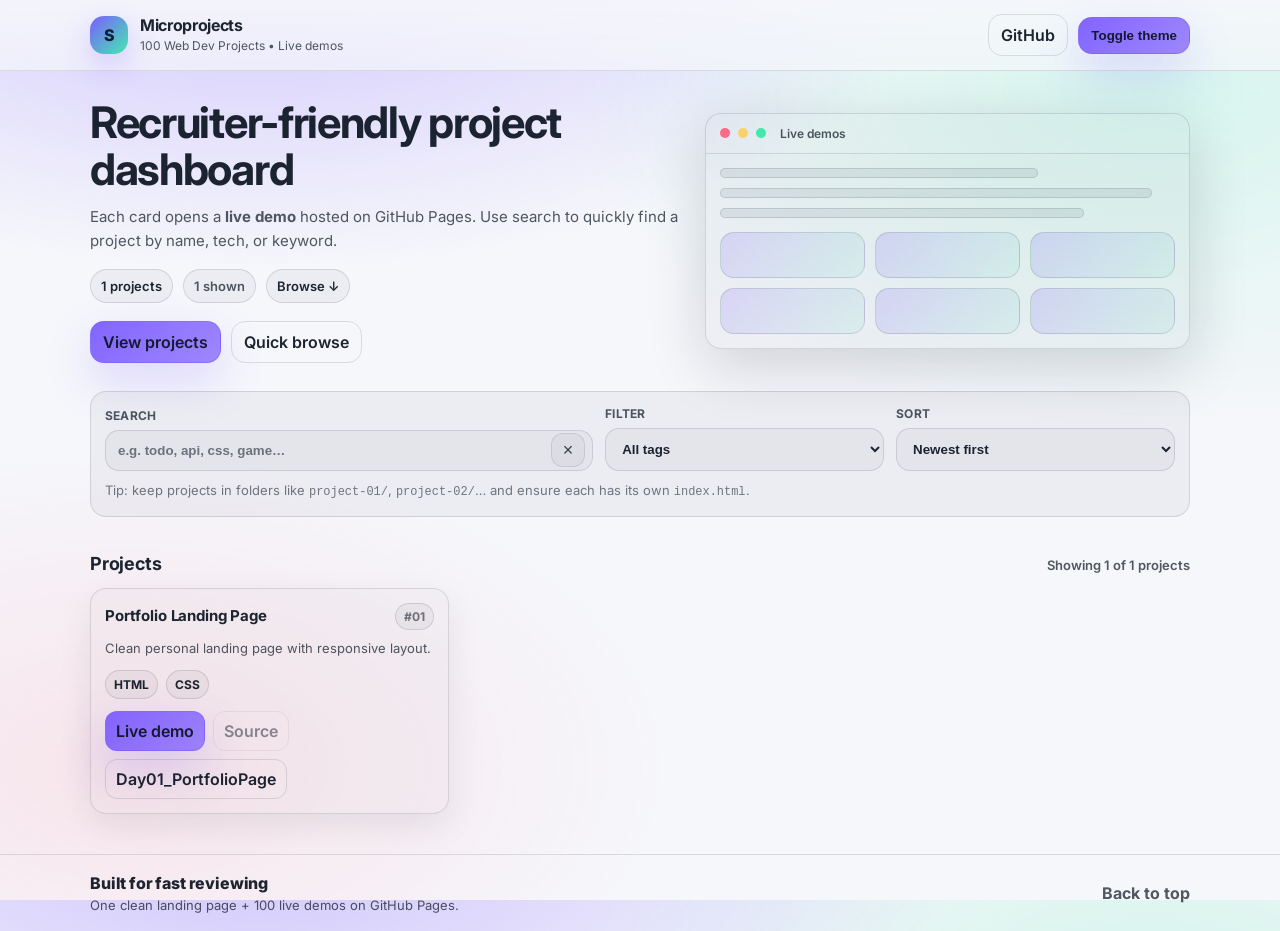
==== index.html @ fd6a89f2 "Dashbord Site version-1" ====
<!doctype html>
<html lang="en">
  <head>
    <meta charset="UTF-8" />
    <meta name="viewport" content="width=device-width, initial-scale=1.0" />
    <meta
      name="description"
      content="A curated dashboard of my 100 web development micro-projects with live demos."
    />
    <title>Web Dev Microprojects — Dashboard</title>
    <link rel="preconnect" href="https://fonts.googleapis.com" />
    <link rel="preconnect" href="https://fonts.gstatic.com" crossorigin />
    <link
      href="https://fonts.googleapis.com/css2?family=Inter:wght@400;500;600;700&display=swap"
      rel="stylesheet"
    />
    <link rel="stylesheet" href="./style.css" />
  </head>
  <body id="top">
    <a class="skip-link" href="#projects">Skip to projects</a>

    <header class="topbar">
      <div class="container topbar__inner">
        <div class="brand">
          <div class="brand__mark" aria-hidden="true">S</div>
          <div class="brand__text">
            <div class="brand__title">Microprojects</div>
            <div class="brand__subtitle">100 Web Dev Projects • Live demos</div>
          </div>
        </div>

        <div class="topbar__actions">
          <a class="btn btn--ghost" href="https://github.com/" target="_blank" rel="noreferrer">
            GitHub
          </a>
          <button class="btn btn--primary" id="themeToggle" type="button">
            Toggle theme
          </button>
        </div>
      </div>
    </header>

    <main class="container">
      <section class="hero" aria-label="Dashboard overview">
        <div class="hero__left">
          <h1 class="hero__title">Recruiter-friendly project dashboard</h1>
          <p class="hero__desc">
            Each card opens a <strong>live demo</strong> hosted on GitHub Pages. Use search to
            quickly find a project by name, tech, or keyword.
          </p>

          <div class="hero__meta">
            <div class="chip" id="statTotal" aria-live="polite">0 projects</div>
            <div class="chip chip--subtle" id="statVisible" aria-live="polite">0 shown</div>
            <a class="chip chip--link" href="#projects">Browse ↓</a>
          </div>

          <div class="hero__cta">
            <a class="btn btn--primary" href="#projects">View projects</a>
            <a class="btn btn--ghost" href="#projects">Quick browse</a>
          </div>
        </div>

        <div class="hero__right" aria-hidden="true">
          <div class="preview">
            <div class="preview__bar">
              <span class="dot dot--red"></span>
              <span class="dot dot--yellow"></span>
              <span class="dot dot--green"></span>
              <span class="preview__title">Live demos</span>
            </div>
            <div class="preview__body">
              <div class="preview__line w-70"></div>
              <div class="preview__line w-95"></div>
              <div class="preview__line w-80"></div>
              <div class="preview__grid">
                <div class="preview__card"></div>
                <div class="preview__card"></div>
                <div class="preview__card"></div>
                <div class="preview__card"></div>
                <div class="preview__card"></div>
                <div class="preview__card"></div>
              </div>
            </div>
          </div>
        </div>
      </section>

      <section class="controls" aria-label="Project controls">
        <div class="controls__row">
          <label class="field">
            <span class="field__label">Search</span>
            <div class="field__inputWrap">
              <input
                id="searchInput"
                class="field__input"
                type="search"
                placeholder="e.g. todo, api, css, game…"
                autocomplete="off"
              />
              <button class="iconBtn" id="clearSearch" type="button" aria-label="Clear search">
                ×
              </button>
            </div>
          </label>

          <label class="field">
            <span class="field__label">Filter</span>
            <select id="tagFilter" class="field__select">
              <option value="all">All tags</option>
            </select>
          </label>

          <label class="field">
            <span class="field__label">Sort</span>
            <select id="sortBy" class="field__select">
              <option value="newest">Newest first</option>
              <option value="oldest">Oldest first</option>
              <option value="title">Title A → Z</option>
            </select>
          </label>
        </div>
        <p class="controls__hint">
          Tip: keep projects in folders like <code>project-01/</code>, <code>project-02/</code>…
          and ensure each has its own <code>index.html</code>.
        </p>
      </section>

      <section id="projects" class="projects" aria-label="Projects list">
        <div class="sectionHead">
          <h2 class="sectionHead__title">Projects</h2>
          <p class="sectionHead__desc" id="resultSummary">Showing 0 projects</p>
        </div>

        <div id="projectGrid" class="grid" role="list"></div>

        <div id="emptyState" class="empty" hidden>
          <div class="empty__title">No matches</div>
          <div class="empty__desc">Try a different search term or filter.</div>
          <button class="btn btn--ghost" id="resetAll" type="button">Reset</button>
        </div>
      </section>
    </main>

    <footer class="footer">
      <div class="container footer__inner">
        <div class="footer__left">
          <div class="footer__title">Built for fast reviewing</div>
          <div class="footer__desc">
            One clean landing page + 100 live demos on GitHub Pages.
          </div>
        </div>
        <div class="footer__right">
          <a class="footer__link" href="#top" onclick="window.scrollTo({top:0,behavior:'smooth'});return false;"
            >Back to top</a
          >
        </div>
      </div>
    </footer>

    <script>
      /**
       * Edit this list as you add projects.
       * - folder should match a folder at repo root, each containing its own index.html
       * - live will be generated as `./${folder}/`
       */
      const PROJECTS = [
        {
          id: 1,
          title: "Portfolio Landing Page",
          desc: "Clean personal landing page with responsive layout.",
          tags: ["HTML", "CSS"],
          folder: "Day01_PortfolioPage",
          source: "",
          date: "2026-03-11",
        },
        // Add more like:
        // { id: 2, title: "Todo App", desc: "CRUD todos with localStorage.", tags: ["JS"], folder: "project-02", source: "", date: "2026-03-12" },
      ];

      const els = {
        grid: document.getElementById("projectGrid"),
        search: document.getElementById("searchInput"),
        clear: document.getElementById("clearSearch"),
        filter: document.getElementById("tagFilter"),
        sort: document.getElementById("sortBy"),
        total: document.getElementById("statTotal"),
        visible: document.getElementById("statVisible"),
        summary: document.getElementById("resultSummary"),
        empty: document.getElementById("emptyState"),
        reset: document.getElementById("resetAll"),
        themeToggle: document.getElementById("themeToggle"),
      };

      const storageKey = "mp_theme";

      function setTheme(mode) {
        document.documentElement.dataset.theme = mode;
        localStorage.setItem(storageKey, mode);
      }

      function initTheme() {
        const saved = localStorage.getItem(storageKey);
        if (saved) return setTheme(saved);
        const prefersDark = window.matchMedia && window.matchMedia("(prefers-color-scheme: dark)").matches;
        setTheme(prefersDark ? "dark" : "light");
      }

      function uniqTags(list) {
        const set = new Set();
        for (const p of list) for (const t of p.tags || []) set.add(t);
        return [...set].sort((a, b) => a.localeCompare(b));
      }

      function populateTags() {
        const tags = uniqTags(PROJECTS);
        for (const tag of tags) {
          const opt = document.createElement("option");
          opt.value = tag;
          opt.textContent = tag;
          els.filter.appendChild(opt);
        }
      }

      function normalize(str) {
        return (str || "").toLowerCase().trim();
      }

      function matches(p, q, tag) {
        const inTag = tag === "all" || (p.tags || []).includes(tag);
        if (!inTag) return false;
        if (!q) return true;
        const haystack = [p.title, p.desc, ...(p.tags || []), p.folder].map(normalize).join(" ");
        return haystack.includes(q);
      }

      function sortProjects(list, mode) {
        const copy = [...list];
        if (mode === "title") return copy.sort((a, b) => a.title.localeCompare(b.title));
        if (mode === "oldest") return copy.sort((a, b) => new Date(a.date) - new Date(b.date));
        return copy.sort((a, b) => new Date(b.date) - new Date(a.date));
      }

      function card(p) {
        // Point directly to index.html so it works on local file:// and GitHub Pages.
        const live = `./${p.folder}/index.html`;
        const tags = (p.tags || []).map((t) => `<span class="tag">${t}</span>`).join("");
        const sourceBtn = p.source
          ? `<a class="btn btn--ghost btn--sm" href="${p.source}" target="_blank" rel="noreferrer">Source</a>`
          : `<span class="btn btn--ghost btn--sm btn--disabled" aria-disabled="true">Source</span>`;

        return `
          <article class="card" role="listitem">
            <div class="card__top">
              <div class="card__titleRow">
                <h3 class="card__title">${p.title}</h3>
                <span class="card__id">#${String(p.id).padStart(2, "0")}</span>
              </div>
              <p class="card__desc">${p.desc}</p>
            </div>
            <div class="card__tags" aria-label="Tags">${tags}</div>
            <div class="card__bottom">
              <a class="btn btn--primary btn--sm" href="${live}" target="_blank" rel="noreferrer">Live demo</a>
              ${sourceBtn}
              <a class="btn btn--ghost btn--sm" href="${live}" aria-label="Open ${p.folder} demo">${p.folder}</a>
            </div>
          </article>
        `;
      }

      function render() {
        const q = normalize(els.search.value);
        const tag = els.filter.value;
        const sorted = sortProjects(PROJECTS, els.sort.value);
        const filtered = sorted.filter((p) => matches(p, q, tag));

        els.grid.innerHTML = filtered.map(card).join("");

        els.total.textContent = `${PROJECTS.length} projects`;
        els.visible.textContent = `${filtered.length} shown`;
        els.summary.textContent = `Showing ${filtered.length} of ${PROJECTS.length} projects`;

        const isEmpty = filtered.length === 0;
        els.empty.hidden = !isEmpty;
      }

      function bind() {
        els.search.addEventListener("input", render);
        els.clear.addEventListener("click", () => {
          els.search.value = "";
          els.search.focus();
          render();
        });
        els.filter.addEventListener("change", render);
        els.sort.addEventListener("change", render);
        els.reset.addEventListener("click", () => {
          els.search.value = "";
          els.filter.value = "all";
          els.sort.value = "newest";
          render();
        });
        els.themeToggle.addEventListener("click", () => {
          const current = document.documentElement.dataset.theme || "light";
          setTheme(current === "dark" ? "light" : "dark");
        });
      }

      initTheme();
      populateTags();
      bind();
      render();
    </script>
  </body>
</html>
---- style.css ----
:root {
  --bg: #0b1220;
  --panel: rgba(255, 255, 255, 0.06);
  --panel-2: rgba(255, 255, 255, 0.09);
  --border: rgba(255, 255, 255, 0.12);
  --text: rgba(255, 255, 255, 0.92);
  --muted: rgba(255, 255, 255, 0.7);
  --muted-2: rgba(255, 255, 255, 0.55);
  --shadow: 0 18px 60px rgba(0, 0, 0, 0.35);
  --brand: #7c5cff;
  --brand-2: #2ee9a6;
  --danger: #ff5c7c;
  --radius: 16px;
  --radius-sm: 12px;
  --ring: 0 0 0 4px rgba(124, 92, 255, 0.25);
  --container: 1100px;
  --font: "Inter", system-ui, -apple-system, Segoe UI, Roboto, Helvetica, Arial, sans-serif;
}

:root[data-theme="light"] {
  --bg: #f6f7fb;
  --panel: rgba(10, 18, 32, 0.04);
  --panel-2: rgba(10, 18, 32, 0.07);
  --border: rgba(10, 18, 32, 0.12);
  --text: rgba(10, 18, 32, 0.92);
  --muted: rgba(10, 18, 32, 0.7);
  --muted-2: rgba(10, 18, 32, 0.55);
  --shadow: 0 18px 60px rgba(10, 18, 32, 0.16);
  --ring: 0 0 0 4px rgba(124, 92, 255, 0.18);
}

* {
  box-sizing: border-box;
}

html,
body {
  height: 100%;
}

body {
  margin: 0;
  font-family: var(--font);
  color: var(--text);
  background:
    radial-gradient(1200px 600px at 20% -10%, rgba(124, 92, 255, 0.35), transparent 60%),
    radial-gradient(900px 520px at 90% 10%, rgba(46, 233, 166, 0.16), transparent 65%),
    radial-gradient(900px 520px at 10% 85%, rgba(255, 92, 124, 0.12), transparent 60%),
    var(--bg);
}

a {
  color: inherit;
  text-decoration: none;
}

code {
  font-family: ui-monospace, SFMono-Regular, Menlo, Monaco, Consolas, "Liberation Mono", "Courier New",
    monospace;
  font-size: 0.92em;
}

.container {
  width: min(var(--container), calc(100% - 32px));
  margin: 0 auto;
}

.skip-link {
  position: absolute;
  left: 12px;
  top: 12px;
  padding: 10px 12px;
  border-radius: 12px;
  background: var(--panel-2);
  border: 1px solid var(--border);
  transform: translateY(-130%);
  transition: transform 160ms ease;
  z-index: 50;
}

.skip-link:focus {
  transform: translateY(0);
  outline: none;
  box-shadow: var(--ring);
}

.topbar {
  position: sticky;
  top: 0;
  z-index: 20;
  backdrop-filter: blur(12px);
  background: linear-gradient(to bottom, rgba(5, 10, 18, 0.72), rgba(5, 10, 18, 0.35));
  border-bottom: 1px solid var(--border);
}

:root[data-theme="light"] .topbar {
  background: linear-gradient(to bottom, rgba(246, 247, 251, 0.9), rgba(246, 247, 251, 0.65));
}

.topbar__inner {
  display: flex;
  align-items: center;
  justify-content: space-between;
  padding: 14px 0;
  gap: 16px;
}

.brand {
  display: flex;
  align-items: center;
  gap: 12px;
  min-width: 240px;
}

.brand__mark {
  width: 38px;
  height: 38px;
  border-radius: 14px;
  display: grid;
  place-items: center;
  font-weight: 800;
  letter-spacing: -0.02em;
  background: linear-gradient(135deg, rgba(124, 92, 255, 1), rgba(46, 233, 166, 0.9));
  box-shadow: 0 10px 28px rgba(124, 92, 255, 0.25);
}

.brand__title {
  font-weight: 700;
  letter-spacing: -0.02em;
  line-height: 1.1;
}

.brand__subtitle {
  font-size: 12px;
  color: var(--muted);
  margin-top: 3px;
}

.topbar__actions {
  display: flex;
  align-items: center;
  gap: 10px;
}

.btn {
  appearance: none;
  border: 1px solid var(--border);
  background: var(--panel);
  color: var(--text);
  padding: 10px 12px;
  border-radius: 14px;
  font-weight: 600;
  cursor: pointer;
  transition:
    transform 140ms ease,
    background 140ms ease,
    border-color 140ms ease;
  user-select: none;
  white-space: nowrap;
}

.btn:hover {
  transform: translateY(-1px);
  background: var(--panel-2);
  border-color: rgba(255, 255, 255, 0.18);
}

:root[data-theme="light"] .btn:hover {
  border-color: rgba(10, 18, 32, 0.18);
}

.btn:focus-visible {
  outline: none;
  box-shadow: var(--ring);
}

.btn--primary {
  border-color: rgba(124, 92, 255, 0.5);
  background: linear-gradient(135deg, rgba(124, 92, 255, 0.95), rgba(124, 92, 255, 0.72));
  box-shadow: 0 18px 45px rgba(124, 92, 255, 0.22);
}

.btn--primary:hover {
  border-color: rgba(124, 92, 255, 0.7);
}

.btn--ghost {
  background: transparent;
}

.btn--sm {
  padding: 9px 10px;
  border-radius: 12px;
  font-weight: 600;
}

.btn--disabled {
  opacity: 0.5;
  cursor: not-allowed;
  pointer-events: none;
}

.hero {
  display: grid;
  grid-template-columns: 1.1fr 0.9fr;
  gap: 22px;
  padding: 28px 0 18px;
  align-items: center;
}

@media (max-width: 920px) {
  .hero {
    grid-template-columns: 1fr;
  }
}

.hero__title {
  margin: 0;
  font-size: clamp(28px, 3.4vw, 44px);
  letter-spacing: -0.03em;
  line-height: 1.08;
}

.hero__desc {
  margin: 12px 0 0;
  color: var(--muted);
  line-height: 1.6;
  font-size: 15px;
}

.hero__meta {
  display: flex;
  flex-wrap: wrap;
  gap: 10px;
  margin-top: 16px;
}

.chip {
  display: inline-flex;
  align-items: center;
  gap: 8px;
  border: 1px solid var(--border);
  background: var(--panel);
  padding: 8px 10px;
  border-radius: 999px;
  font-weight: 600;
  color: var(--text);
  font-size: 13px;
}

.chip--subtle {
  color: var(--muted);
}

.chip--link:hover {
  background: var(--panel-2);
}

.hero__cta {
  display: flex;
  gap: 10px;
  margin-top: 18px;
  flex-wrap: wrap;
}

.preview {
  border: 1px solid var(--border);
  border-radius: var(--radius);
  background: rgba(255, 255, 255, 0.04);
  box-shadow: var(--shadow);
  overflow: hidden;
}

:root[data-theme="light"] .preview {
  background: rgba(10, 18, 32, 0.03);
}

.preview__bar {
  display: flex;
  align-items: center;
  gap: 8px;
  padding: 12px 14px;
  border-bottom: 1px solid var(--border);
  background: rgba(255, 255, 255, 0.03);
}

.dot {
  width: 10px;
  height: 10px;
  border-radius: 999px;
  opacity: 0.9;
}

.dot--red {
  background: var(--danger);
}

.dot--yellow {
  background: #ffcf5c;
}

.dot--green {
  background: #2ee9a6;
}

.preview__title {
  margin-left: 6px;
  font-size: 12px;
  color: var(--muted);
  font-weight: 600;
}

.preview__body {
  padding: 14px;
}

.preview__line {
  height: 10px;
  border-radius: 999px;
  background: var(--panel-2);
  border: 1px solid var(--border);
  margin-bottom: 10px;
}

.w-70 {
  width: 70%;
}
.w-80 {
  width: 80%;
}
.w-95 {
  width: 95%;
}

.preview__grid {
  display: grid;
  grid-template-columns: repeat(3, 1fr);
  gap: 10px;
  margin-top: 14px;
}

.preview__card {
  height: 46px;
  border-radius: 14px;
  background: linear-gradient(135deg, rgba(124, 92, 255, 0.18), rgba(46, 233, 166, 0.08));
  border: 1px solid var(--border);
}

.controls {
  margin-top: 10px;
  padding: 14px;
  border-radius: var(--radius);
  border: 1px solid var(--border);
  background: var(--panel);
}

.controls__row {
  display: grid;
  grid-template-columns: 1.4fr 0.8fr 0.8fr;
  gap: 12px;
  align-items: end;
}

@media (max-width: 860px) {
  .controls__row {
    grid-template-columns: 1fr;
  }
}

.controls__hint {
  margin: 10px 0 0;
  font-size: 13px;
  color: var(--muted-2);
  line-height: 1.5;
}

.field {
  display: grid;
  gap: 7px;
}

.field__label {
  font-size: 12px;
  color: var(--muted);
  font-weight: 700;
  letter-spacing: 0.02em;
  text-transform: uppercase;
}

.field__inputWrap {
  position: relative;
}

.field__input,
.field__select {
  width: 100%;
  border: 1px solid var(--border);
  background: rgba(255, 255, 255, 0.04);
  color: var(--text);
  border-radius: 14px;
  padding: 12px 12px;
  font-weight: 600;
  transition:
    background 140ms ease,
    border-color 140ms ease,
    box-shadow 140ms ease;
}

:root[data-theme="light"] .field__input,
:root[data-theme="light"] .field__select {
  background: rgba(10, 18, 32, 0.03);
}

.field__input {
  padding-right: 44px;
}

.field__input::placeholder {
  color: var(--muted-2);
  font-weight: 600;
}

.field__input:focus,
.field__select:focus {
  outline: none;
  box-shadow: var(--ring);
  border-color: rgba(124, 92, 255, 0.45);
}

.iconBtn {
  position: absolute;
  right: 8px;
  top: 50%;
  transform: translateY(-50%);
  width: 34px;
  height: 34px;
  border-radius: 12px;
  border: 1px solid var(--border);
  background: var(--panel);
  color: var(--text);
  cursor: pointer;
  font-size: 18px;
  line-height: 1;
  display: grid;
  place-items: center;
  opacity: 0.85;
  transition: background 140ms ease, opacity 140ms ease;
}

.iconBtn:hover {
  opacity: 1;
  background: var(--panel-2);
}

.projects {
  padding: 18px 0 40px;
}

.sectionHead {
  display: flex;
  justify-content: space-between;
  align-items: baseline;
  gap: 12px;
  margin-top: 18px;
  flex-wrap: wrap;
}

.sectionHead__title {
  margin: 0;
  font-size: 18px;
  letter-spacing: -0.01em;
}

.sectionHead__desc {
  margin: 0;
  color: var(--muted);
  font-size: 13px;
  font-weight: 600;
}

.grid {
  margin-top: 14px;
  display: grid;
  grid-template-columns: repeat(3, minmax(0, 1fr));
  gap: 12px;
}

@media (max-width: 980px) {
  .grid {
    grid-template-columns: repeat(2, minmax(0, 1fr));
  }
}

@media (max-width: 640px) {
  .grid {
    grid-template-columns: 1fr;
  }
}

.card {
  border: 1px solid var(--border);
  background: rgba(255, 255, 255, 0.035);
  border-radius: var(--radius);
  padding: 14px;
  display: grid;
  gap: 12px;
  box-shadow: 0 12px 34px rgba(0, 0, 0, 0.12);
  transition:
    transform 140ms ease,
    background 140ms ease,
    border-color 140ms ease;
  min-height: 190px;
}

:root[data-theme="light"] .card {
  background: rgba(10, 18, 32, 0.02);
  box-shadow: 0 12px 34px rgba(10, 18, 32, 0.08);
}

.card:hover {
  transform: translateY(-2px);
  border-color: rgba(124, 92, 255, 0.35);
  background: rgba(124, 92, 255, 0.06);
}

.card__titleRow {
  display: flex;
  align-items: baseline;
  justify-content: space-between;
  gap: 10px;
}

.card__title {
  margin: 0;
  font-size: 15px;
  letter-spacing: -0.01em;
}

.card__id {
  font-size: 12px;
  color: var(--muted-2);
  font-weight: 700;
  border: 1px solid var(--border);
  background: var(--panel);
  padding: 5px 8px;
  border-radius: 999px;
}

.card__desc {
  margin: 8px 0 0;
  color: var(--muted);
  font-size: 13px;
  line-height: 1.55;
}

.card__tags {
  display: flex;
  flex-wrap: wrap;
  gap: 8px;
}

.tag {
  font-size: 12px;
  font-weight: 700;
  padding: 6px 8px;
  border-radius: 999px;
  border: 1px solid var(--border);
  background: var(--panel);
  color: var(--text);
}

.card__bottom {
  display: flex;
  gap: 8px;
  align-items: center;
  flex-wrap: wrap;
  margin-top: auto;
}

.empty {
  margin-top: 14px;
  padding: 18px;
  border-radius: var(--radius);
  border: 1px dashed var(--border);
  background: rgba(255, 255, 255, 0.02);
}

.empty__title {
  font-weight: 800;
  letter-spacing: -0.01em;
}

.empty__desc {
  margin-top: 6px;
  color: var(--muted);
  font-size: 13px;
}

.footer {
  border-top: 1px solid var(--border);
  background: rgba(255, 255, 255, 0.02);
}

.footer__inner {
  padding: 18px 0;
  display: flex;
  justify-content: space-between;
  gap: 14px;
  align-items: center;
  flex-wrap: wrap;
}

.footer__title {
  font-weight: 800;
  letter-spacing: -0.01em;
}

.footer__desc {
  margin-top: 4px;
  color: var(--muted);
  font-size: 13px;
}

.footer__link {
  font-weight: 700;
  color: var(--muted);
}

.footer__link:hover {
  color: var(--text);
}
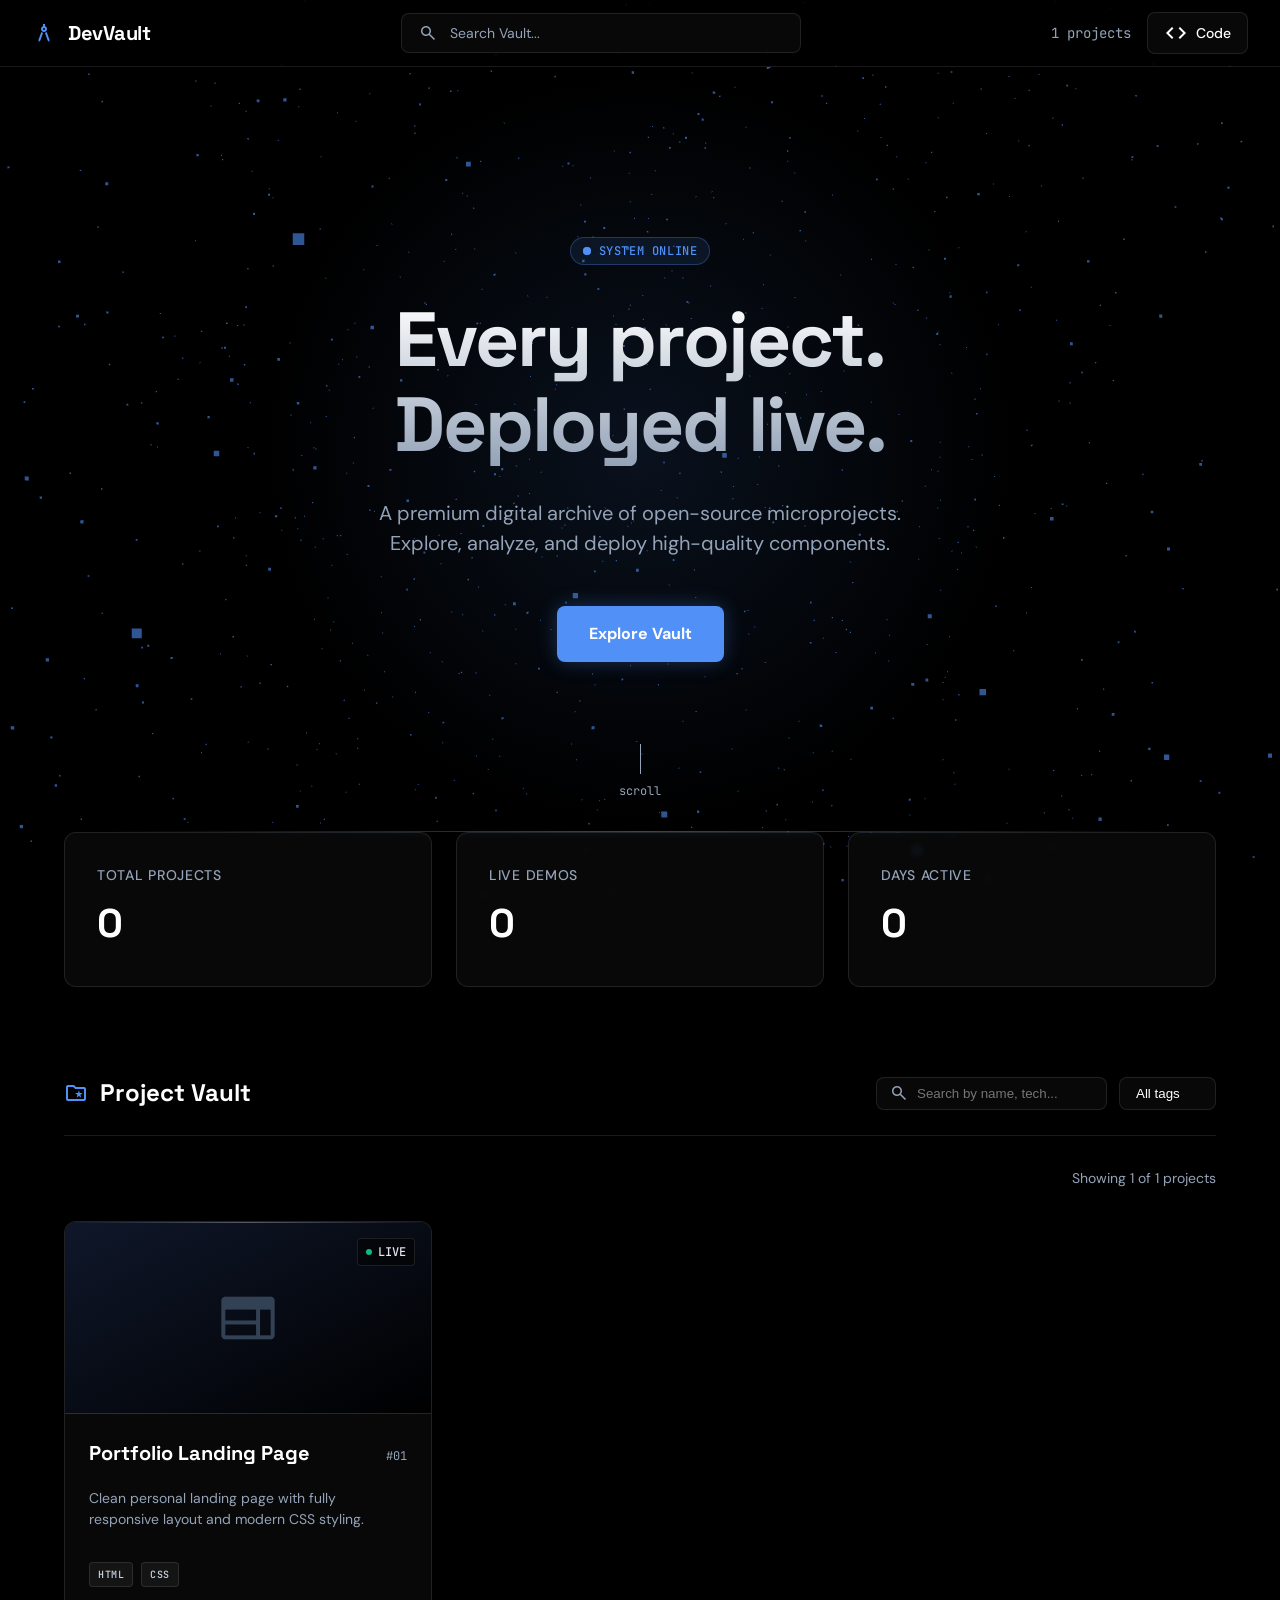
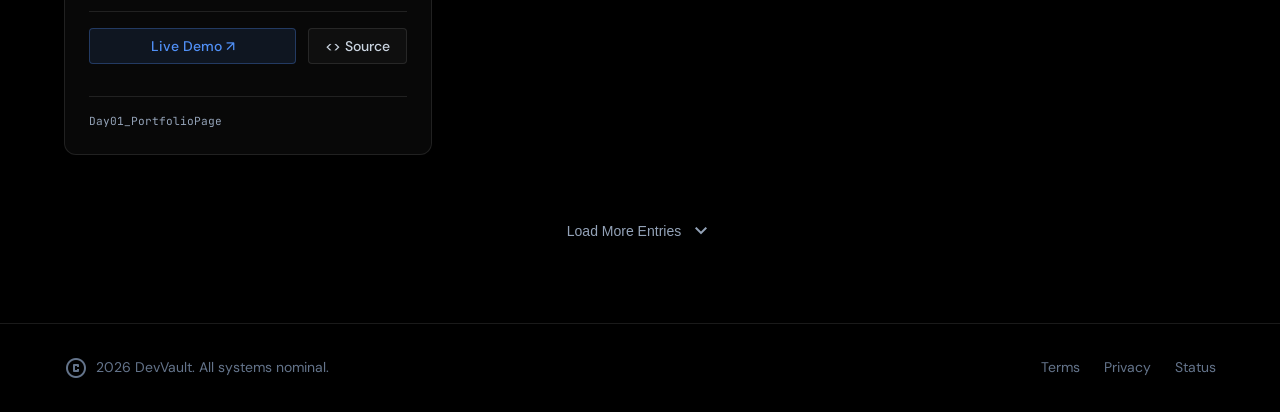
==== commit ec4903fa: "feat: DevVault dark sci-fi redesign and project structure" ====
--- a/index.html
+++ b/index.html
@@ -1,314 +1,173 @@
-<!doctype html>
+<!DOCTYPE html>
 <html lang="en">
-  <head>
-    <meta charset="UTF-8" />
-    <meta name="viewport" content="width=device-width, initial-scale=1.0" />
-    <meta
-      name="description"
-      content="A curated dashboard of my 100 web development micro-projects with live demos."
-    />
-    <title>Web Dev Microprojects — Dashboard</title>
-    <link rel="preconnect" href="https://fonts.googleapis.com" />
-    <link rel="preconnect" href="https://fonts.gstatic.com" crossorigin />
-    <link
-      href="https://fonts.googleapis.com/css2?family=Inter:wght@400;500;600;700&display=swap"
-      rel="stylesheet"
-    />
-    <link rel="stylesheet" href="./style.css" />
-  </head>
-  <body id="top">
-    <a class="skip-link" href="#projects">Skip to projects</a>
+<head>
+  <meta charset="UTF-8" />
+  <meta name="viewport" content="width=device-width, initial-scale=1.0" />
+  <meta name="description" content="DevVault — Shreyash Joshi's daily web projects. Live demos hosted on GitHub Pages." />
+  <meta property="og:title" content="DevVault · Daily Builds by Shreyash Joshi" />
+  <meta property="og:description" content="100 micro web projects. Built daily. Deployed live." />
+  <title>DevVault · Daily Builds</title>
 
-    <header class="topbar">
-      <div class="container topbar__inner">
-        <div class="brand">
-          <div class="brand__mark" aria-hidden="true">S</div>
-          <div class="brand__text">
-            <div class="brand__title">Microprojects</div>
-            <div class="brand__subtitle">100 Web Dev Projects • Live demos</div>
-          </div>
+  <!-- Fonts & Icons from Stitch & Prompt -->
+  <link rel="preconnect" href="https://fonts.googleapis.com" />
+  <link rel="preconnect" href="https://fonts.gstatic.com" crossorigin />
+  <link href="https://fonts.googleapis.com/css2?family=Space+Grotesk:wght@400;500;700&family=DM+Sans:wght@400;500&family=JetBrains+Mono:wght@400;500;700&display=swap" rel="stylesheet" />
+  <link href="https://fonts.googleapis.com/css2?family=Material+Symbols+Outlined:wght,FILL@100..700,0..1&display=swap" rel="stylesheet" />
+
+  <!-- The core stylesheet -->
+  <link rel="stylesheet" href="style.css" />
+  <!-- Use a placeholder SVG for now until assets/favicon.svg is created -->
+  <link rel="icon" href="assets/favicon.svg" type="image/svg+xml" />
+</head>
+<body class="dark-theme">
+
+  <!-- NAVBAR -->
+  <nav class="navbar" id="navbar">
+    <div class="nav-logo">
+      <span class="material-symbols-outlined logo-icon">architecture</span>
+      <span class="logo-text">DevVault</span>
+    </div>
+    
+    <div class="nav-search-container">
+      <label class="nav-search-wrap">
+        <span class="material-symbols-outlined search-icon">search</span>
+        <input type="search" id="navSearch" placeholder="Search Vault..." />
+      </label>
+    </div>
+
+    <div class="nav-right">
+      <span class="project-count" id="navCount">— projects</span>
+      <a href="https://github.com/shreyash-joshi01" target="_blank" class="btn-github">
+        <span class="material-symbols-outlined">code</span> Code
+      </a>
+    </div>
+  </nav>
+
+  <!-- HERO -->
+  <section class="hero" id="hero">
+    <!-- Abstract Canvas Background Simulation -->
+    <div class="hero-glow"></div>
+    <canvas id="heroCanvas"></canvas>
+    
+    <div class="hero-content">
+      <div class="hero-status-pill">
+        <span class="status-dot">
+          <span class="ping"></span>
+          <span class="dot-core"></span>
+        </span>
+        System Online
+      </div>
+      
+      <h1 class="hero-headline">Every project.<br />Deployed live.</h1>
+      
+      <p class="hero-sub">
+        A premium digital archive of open-source microprojects.<br/>
+        Explore, analyze, and deploy high-quality components.
+      </p>
+      
+      <div class="hero-cta">
+        <a href="#projects" class="btn-primary">Explore Vault</a>
+      </div>
+    </div>
+    
+    <div class="scroll-indicator">
+      <div class="scroll-line"></div>
+      <span>scroll</span>
+    </div>
+  </section>
+
+  <!-- STATS BAR -->
+  <section class="stats-bar-wrapper">
+    <div class="stats-inner">
+      <div class="stats-glow-line"></div>
+      
+      <div class="stat-card">
+        <div class="stat-hover-glow"></div>
+        <span class="stat-label">Total Projects</span>
+        <span class="stat-number" data-target="1" id="statTotal">0</span>
+      </div>
+      
+      <div class="stat-card">
+        <div class="stat-hover-glow"></div>
+        <span class="stat-label">Live Demos</span>
+        <span class="stat-number" data-target="1" id="statLive">0</span>
+      </div>
+      
+      <div class="stat-card">
+        <div class="stat-hover-glow"></div>
+        <span class="stat-label">Days Active</span>
+        <span class="stat-number" data-target="1" id="statDays">0</span>
+      </div>
+    </div>
+  </section>
+
+  <!-- PROJECT GRID -->
+  <section class="projects-section" id="projects">
+    <div class="filters-row">
+      <h2 class="section-title">
+        <span class="material-symbols-outlined">folder_special</span>
+        Project Vault
+      </h2>
+      
+      <div class="filter-controls">
+        <div class="search-wrap main-search">
+          <span class="material-symbols-outlined">search</span>
+          <input type="search" id="projectSearch" placeholder="Search by name, tech..." />
         </div>
+        
+        <select id="tagFilter" class="filter-select">
+          <option value="">All tags</option>
+          <option value="HTML">HTML</option>
+          <option value="CSS">CSS</option>
+          <option value="JS">JavaScript</option>
+          <option value="React">React</option>
+          <option value="Canvas">Canvas</option>
+          <option value="Three.js">Three.js</option>
+        </select>
+        
+        <select id="sortOrder" class="filter-select hidden">
+          <option value="newest">Newest first</option>
+          <option value="oldest">Oldest first</option>
+          <option value="az">A → Z</option>
+        </select>
+      </div>
+    </div>
+    
+    <div class="results-meta">
+      <span id="resultsCount">Showing 0 projects</span>
+    </div>
+    
+    <div class="projects-grid" id="projectsGrid">
+      <!-- Cards injected by JS -->
+    </div>
+    
+    <div class="load-more-container">
+      <button id="loadMore" class="btn-ghost group">
+        Load More Entries
+        <span class="material-symbols-outlined">expand_more</span>
+      </button>
+    </div>
+  </section>
 
-        <div class="topbar__actions">
-          <a class="btn btn--ghost" href="https://github.com/" target="_blank" rel="noreferrer">
-            GitHub
-          </a>
-          <button class="btn btn--primary" id="themeToggle" type="button">
-            Toggle theme
-          </button>
-        </div>
+  <!-- FOOTER -->
+  <footer class="footer">
+    <div class="footer-inner">
+      <div class="footer-left">
+        <span class="material-symbols-outlined">copyright</span>
+        <span>2026 DevVault. All systems nominal.</span>
       </div>
-    </header>
+      <div class="footer-right">
+        <a href="https://github.com/shreyash-joshi01" target="_blank">Terms</a>
+        <a href="https://github.com/shreyash-joshi01" target="_blank">Privacy</a>
+        <a href="https://github.com/shreyash-joshi01" target="_blank">Status</a>
+      </div>
+    </div>
+  </footer>
 
-    <main class="container">
-      <section class="hero" aria-label="Dashboard overview">
-        <div class="hero__left">
-          <h1 class="hero__title">Recruiter-friendly project dashboard</h1>
-          <p class="hero__desc">
-            Each card opens a <strong>live demo</strong> hosted on GitHub Pages. Use search to
-            quickly find a project by name, tech, or keyword.
-          </p>
-
-          <div class="hero__meta">
-            <div class="chip" id="statTotal" aria-live="polite">0 projects</div>
-            <div class="chip chip--subtle" id="statVisible" aria-live="polite">0 shown</div>
-            <a class="chip chip--link" href="#projects">Browse ↓</a>
-          </div>
-
-          <div class="hero__cta">
-            <a class="btn btn--primary" href="#projects">View projects</a>
-            <a class="btn btn--ghost" href="#projects">Quick browse</a>
-          </div>
-        </div>
-
-        <div class="hero__right" aria-hidden="true">
-          <div class="preview">
-            <div class="preview__bar">
-              <span class="dot dot--red"></span>
-              <span class="dot dot--yellow"></span>
-              <span class="dot dot--green"></span>
-              <span class="preview__title">Live demos</span>
-            </div>
-            <div class="preview__body">
-              <div class="preview__line w-70"></div>
-              <div class="preview__line w-95"></div>
-              <div class="preview__line w-80"></div>
-              <div class="preview__grid">
-                <div class="preview__card"></div>
-                <div class="preview__card"></div>
-                <div class="preview__card"></div>
-                <div class="preview__card"></div>
-                <div class="preview__card"></div>
-                <div class="preview__card"></div>
-              </div>
-            </div>
-          </div>
-        </div>
-      </section>
-
-      <section class="controls" aria-label="Project controls">
-        <div class="controls__row">
-          <label class="field">
-            <span class="field__label">Search</span>
-            <div class="field__inputWrap">
-              <input
-                id="searchInput"
-                class="field__input"
-                type="search"
-                placeholder="e.g. todo, api, css, game…"
-                autocomplete="off"
-              />
-              <button class="iconBtn" id="clearSearch" type="button" aria-label="Clear search">
-                ×
-              </button>
-            </div>
-          </label>
-
-          <label class="field">
-            <span class="field__label">Filter</span>
-            <select id="tagFilter" class="field__select">
-              <option value="all">All tags</option>
-            </select>
-          </label>
-
-          <label class="field">
-            <span class="field__label">Sort</span>
-            <select id="sortBy" class="field__select">
-              <option value="newest">Newest first</option>
-              <option value="oldest">Oldest first</option>
-              <option value="title">Title A → Z</option>
-            </select>
-          </label>
-        </div>
-        <p class="controls__hint">
-          Tip: keep projects in folders like <code>project-01/</code>, <code>project-02/</code>…
-          and ensure each has its own <code>index.html</code>.
-        </p>
-      </section>
-
-      <section id="projects" class="projects" aria-label="Projects list">
-        <div class="sectionHead">
-          <h2 class="sectionHead__title">Projects</h2>
-          <p class="sectionHead__desc" id="resultSummary">Showing 0 projects</p>
-        </div>
-
-        <div id="projectGrid" class="grid" role="list"></div>
-
-        <div id="emptyState" class="empty" hidden>
-          <div class="empty__title">No matches</div>
-          <div class="empty__desc">Try a different search term or filter.</div>
-          <button class="btn btn--ghost" id="resetAll" type="button">Reset</button>
-        </div>
-      </section>
-    </main>
-
-    <footer class="footer">
-      <div class="container footer__inner">
-        <div class="footer__left">
-          <div class="footer__title">Built for fast reviewing</div>
-          <div class="footer__desc">
-            One clean landing page + 100 live demos on GitHub Pages.
-          </div>
-        </div>
-        <div class="footer__right">
-          <a class="footer__link" href="#top" onclick="window.scrollTo({top:0,behavior:'smooth'});return false;"
-            >Back to top</a
-          >
-        </div>
-      </div>
-    </footer>
-
-    <script>
-      /**
-       * Edit this list as you add projects.
-       * - folder should match a folder at repo root, each containing its own index.html
-       * - live will be generated as `./${folder}/`
-       */
-      const PROJECTS = [
-        {
-          id: 1,
-          title: "Portfolio Landing Page",
-          desc: "Clean personal landing page with responsive layout.",
-          tags: ["HTML", "CSS"],
-          folder: "Day01_PortfolioPage",
-          source: "",
-          date: "2026-03-11",
-        },
-        // Add more like:
-        // { id: 2, title: "Todo App", desc: "CRUD todos with localStorage.", tags: ["JS"], folder: "project-02", source: "", date: "2026-03-12" },
-      ];
-
-      const els = {
-        grid: document.getElementById("projectGrid"),
-        search: document.getElementById("searchInput"),
-        clear: document.getElementById("clearSearch"),
-        filter: document.getElementById("tagFilter"),
-        sort: document.getElementById("sortBy"),
-        total: document.getElementById("statTotal"),
-        visible: document.getElementById("statVisible"),
-        summary: document.getElementById("resultSummary"),
-        empty: document.getElementById("emptyState"),
-        reset: document.getElementById("resetAll"),
-        themeToggle: document.getElementById("themeToggle"),
-      };
-
-      const storageKey = "mp_theme";
-
-      function setTheme(mode) {
-        document.documentElement.dataset.theme = mode;
-        localStorage.setItem(storageKey, mode);
-      }
-
-      function initTheme() {
-        const saved = localStorage.getItem(storageKey);
-        if (saved) return setTheme(saved);
-        const prefersDark = window.matchMedia && window.matchMedia("(prefers-color-scheme: dark)").matches;
-        setTheme(prefersDark ? "dark" : "light");
-      }
-
-      function uniqTags(list) {
-        const set = new Set();
-        for (const p of list) for (const t of p.tags || []) set.add(t);
-        return [...set].sort((a, b) => a.localeCompare(b));
-      }
-
-      function populateTags() {
-        const tags = uniqTags(PROJECTS);
-        for (const tag of tags) {
-          const opt = document.createElement("option");
-          opt.value = tag;
-          opt.textContent = tag;
-          els.filter.appendChild(opt);
-        }
-      }
-
-      function normalize(str) {
-        return (str || "").toLowerCase().trim();
-      }
-
-      function matches(p, q, tag) {
-        const inTag = tag === "all" || (p.tags || []).includes(tag);
-        if (!inTag) return false;
-        if (!q) return true;
-        const haystack = [p.title, p.desc, ...(p.tags || []), p.folder].map(normalize).join(" ");
-        return haystack.includes(q);
-      }
-
-      function sortProjects(list, mode) {
-        const copy = [...list];
-        if (mode === "title") return copy.sort((a, b) => a.title.localeCompare(b.title));
-        if (mode === "oldest") return copy.sort((a, b) => new Date(a.date) - new Date(b.date));
-        return copy.sort((a, b) => new Date(b.date) - new Date(a.date));
-      }
-
-      function card(p) {
-        // Point directly to index.html so it works on local file:// and GitHub Pages.
-        const live = `./${p.folder}/index.html`;
-        const tags = (p.tags || []).map((t) => `<span class="tag">${t}</span>`).join("");
-        const sourceBtn = p.source
-          ? `<a class="btn btn--ghost btn--sm" href="${p.source}" target="_blank" rel="noreferrer">Source</a>`
-          : `<span class="btn btn--ghost btn--sm btn--disabled" aria-disabled="true">Source</span>`;
-
-        return `
-          <article class="card" role="listitem">
-            <div class="card__top">
-              <div class="card__titleRow">
-                <h3 class="card__title">${p.title}</h3>
-                <span class="card__id">#${String(p.id).padStart(2, "0")}</span>
-              </div>
-              <p class="card__desc">${p.desc}</p>
-            </div>
-            <div class="card__tags" aria-label="Tags">${tags}</div>
-            <div class="card__bottom">
-              <a class="btn btn--primary btn--sm" href="${live}" target="_blank" rel="noreferrer">Live demo</a>
-              ${sourceBtn}
-              <a class="btn btn--ghost btn--sm" href="${live}" aria-label="Open ${p.folder} demo">${p.folder}</a>
-            </div>
-          </article>
-        `;
-      }
-
-      function render() {
-        const q = normalize(els.search.value);
-        const tag = els.filter.value;
-        const sorted = sortProjects(PROJECTS, els.sort.value);
-        const filtered = sorted.filter((p) => matches(p, q, tag));
-
-        els.grid.innerHTML = filtered.map(card).join("");
-
-        els.total.textContent = `${PROJECTS.length} projects`;
-        els.visible.textContent = `${filtered.length} shown`;
-        els.summary.textContent = `Showing ${filtered.length} of ${PROJECTS.length} projects`;
-
-        const isEmpty = filtered.length === 0;
-        els.empty.hidden = !isEmpty;
-      }
-
-      function bind() {
-        els.search.addEventListener("input", render);
-        els.clear.addEventListener("click", () => {
-          els.search.value = "";
-          els.search.focus();
-          render();
-        });
-        els.filter.addEventListener("change", render);
-        els.sort.addEventListener("change", render);
-        els.reset.addEventListener("click", () => {
-          els.search.value = "";
-          els.filter.value = "all";
-          els.sort.value = "newest";
-          render();
-        });
-        els.themeToggle.addEventListener("click", () => {
-          const current = document.documentElement.dataset.theme || "light";
-          setTheme(current === "dark" ? "light" : "dark");
-        });
-      }
-
-      initTheme();
-      populateTags();
-      bind();
-      render();
-    </script>
-  </body>
+  <!-- Scripts -->
+  <script src="three.min.js"></script>
+  <script src="tilt.js"></script>
+  <script src="data/projects.js"></script>
+  <script src="main.js"></script>
+</body>
 </html>
--- a/style.css
+++ b/style.css
@@ -1,631 +1,839 @@
+/* DevVault Dark Sci-Fi Theme (Generated via Stitch MCP Inspiration) */
+
 :root {
-  --bg: #0b1220;
-  --panel: rgba(255, 255, 255, 0.06);
-  --panel-2: rgba(255, 255, 255, 0.09);
-  --border: rgba(255, 255, 255, 0.12);
-  --text: rgba(255, 255, 255, 0.92);
-  --muted: rgba(255, 255, 255, 0.7);
-  --muted-2: rgba(255, 255, 255, 0.55);
-  --shadow: 0 18px 60px rgba(0, 0, 0, 0.35);
-  --brand: #7c5cff;
-  --brand-2: #2ee9a6;
-  --danger: #ff5c7c;
-  --radius: 16px;
-  --radius-sm: 12px;
-  --ring: 0 0 0 4px rgba(124, 92, 255, 0.25);
-  --container: 1100px;
-  --font: "Inter", system-ui, -apple-system, Segoe UI, Roboto, Helvetica, Arial, sans-serif;
-}
-
-:root[data-theme="light"] {
-  --bg: #f6f7fb;
-  --panel: rgba(10, 18, 32, 0.04);
-  --panel-2: rgba(10, 18, 32, 0.07);
-  --border: rgba(10, 18, 32, 0.12);
-  --text: rgba(10, 18, 32, 0.92);
-  --muted: rgba(10, 18, 32, 0.7);
-  --muted-2: rgba(10, 18, 32, 0.55);
-  --shadow: 0 18px 60px rgba(10, 18, 32, 0.16);
-  --ring: 0 0 0 4px rgba(124, 92, 255, 0.18);
+  /* Colors from Stitch Dashboard */
+  --bg-dark: #000000;
+  --bg-surface: #0a0a0d; /* Slightly lighter than black for cards */
+  --primary: #5090f7;
+  --emerald: #10b981;
+  --text-primary: #ffffff;
+  --text-secondary: #94a3b8; /* slate-400 */
+  --glass-border: rgba(255, 255, 255, 0.1);
+  --glass-border-hover: rgba(255, 255, 255, 0.2);
+  --glass-bg: rgba(255, 255, 255, 0.03);
+  --glass-bg-hover: rgba(255, 255, 255, 0.06);
+
+  /* Typography */
+  --font-display: 'Space Grotesk', system-ui, sans-serif;
+  --font-body: 'DM Sans', system-ui, sans-serif;
+  --font-mono: 'JetBrains Mono', monospace;
+
+  --glow-primary: 0 0 20px rgba(80, 144, 247, 0.3);
 }
 
 * {
   box-sizing: border-box;
-}
-
-html,
+  margin: 0;
+  padding: 0;
+}
+
+html {
+  scroll-behavior: smooth;
+}
+
+body.dark-theme {
+  background-color: var(--bg-dark);
+  color: var(--text-primary);
+  font-family: var(--font-body);
+  line-height: 1.5;
+  min-height: 100vh;
+  overflow-x: hidden;
+  display: flex;
+  flex-direction: column;
+}
+
 body {
-  height: 100%;
-}
-
-body {
-  margin: 0;
-  font-family: var(--font);
-  color: var(--text);
-  background:
-    radial-gradient(1200px 600px at 20% -10%, rgba(124, 92, 255, 0.35), transparent 60%),
-    radial-gradient(900px 520px at 90% 10%, rgba(46, 233, 166, 0.16), transparent 65%),
-    radial-gradient(900px 520px at 10% 85%, rgba(255, 92, 124, 0.12), transparent 60%),
-    var(--bg);
-}
-
-a {
-  color: inherit;
-  text-decoration: none;
-}
-
-code {
-  font-family: ui-monospace, SFMono-Regular, Menlo, Monaco, Consolas, "Liberation Mono", "Courier New",
-    monospace;
-  font-size: 0.92em;
-}
-
-.container {
-  width: min(var(--container), calc(100% - 32px));
-  margin: 0 auto;
-}
-
-.skip-link {
-  position: absolute;
-  left: 12px;
-  top: 12px;
-  padding: 10px 12px;
-  border-radius: 12px;
-  background: var(--panel-2);
-  border: 1px solid var(--border);
-  transform: translateY(-130%);
-  transition: transform 160ms ease;
-  z-index: 50;
-}
-
-.skip-link:focus {
-  transform: translateY(0);
-  outline: none;
-  box-shadow: var(--ring);
-}
-
-.topbar {
+  /* Custom Scrollbar */
+  scrollbar-width: thin;
+  scrollbar-color: var(--primary) var(--bg-dark);
+}
+::-webkit-scrollbar {
+  width: 6px;
+}
+::-webkit-scrollbar-track {
+  background: var(--bg-dark);
+}
+::-webkit-scrollbar-thumb {
+  background: var(--primary);
+  border-radius: 4px;
+}
+
+/* =========================================
+   NAVBAR
+========================================= */
+.navbar {
   position: sticky;
   top: 0;
-  z-index: 20;
+  z-index: 50;
+  display: flex;
+  align-items: center;
+  justify-content: space-between;
+  padding: 0.75rem 2rem;
+  background: rgba(0, 0, 0, 0.6);
   backdrop-filter: blur(12px);
-  background: linear-gradient(to bottom, rgba(5, 10, 18, 0.72), rgba(5, 10, 18, 0.35));
-  border-bottom: 1px solid var(--border);
-}
-
-:root[data-theme="light"] .topbar {
-  background: linear-gradient(to bottom, rgba(246, 247, 251, 0.9), rgba(246, 247, 251, 0.65));
-}
-
-.topbar__inner {
-  display: flex;
-  align-items: center;
-  justify-content: space-between;
-  padding: 14px 0;
-  gap: 16px;
-}
-
-.brand {
-  display: flex;
-  align-items: center;
-  gap: 12px;
-  min-width: 240px;
-}
-
-.brand__mark {
-  width: 38px;
-  height: 38px;
-  border-radius: 14px;
+  border-bottom: 1px solid var(--glass-border);
+}
+
+.nav-logo {
+  display: flex;
+  align-items: center;
+  gap: 0.75rem;
+}
+
+.logo-icon {
+  color: var(--primary);
+  font-size: 1.5rem;
+}
+
+.logo-text {
+  font-family: var(--font-display);
+  font-size: 1.25rem;
+  font-weight: 700;
+  letter-spacing: -0.015em;
+}
+
+.nav-search-container {
+  display: none;
+  flex: 1;
+  max-width: 400px;
+  margin: 0 2rem;
+}
+
+@media (min-width: 1024px) {
+  .nav-search-container {
+    display: flex;
+    justify-content: center;
+  }
+}
+
+.nav-search-wrap {
+  display: flex;
+  width: 100%;
+  align-items: center;
+  background: var(--glass-bg);
+  border: 1px solid var(--glass-border);
+  border-radius: 0.5rem;
+  padding: 0 1rem;
+  transition: border-color 0.2s;
+}
+
+.nav-search-wrap:focus-within {
+  border-color: rgba(80, 144, 247, 0.5);
+}
+
+.nav-search-wrap .search-icon {
+  color: var(--text-secondary);
+  font-size: 1.25rem;
+}
+
+.nav-search-wrap input {
+  flex: 1;
+  background: transparent;
+  border: none;
+  color: var(--text-primary);
+  padding: 0.6rem 0.75rem;
+  font-family: var(--font-body);
+  font-size: 0.875rem;
+  outline: none;
+}
+
+.nav-search-wrap input::placeholder {
+  color: var(--text-secondary);
+}
+
+.nav-right {
+  display: flex;
+  align-items: center;
+  gap: 1rem;
+}
+
+.project-count {
+  font-size: 0.875rem;
+  color: var(--text-secondary);
+  font-family: var(--font-mono);
+  display: none;
+}
+@media (min-width: 768px) {
+  .project-count { display: block; }
+}
+
+.btn-github {
+  display: flex;
+  align-items: center;
+  gap: 0.5rem;
+  padding: 0.5rem 1rem;
+  background: var(--glass-bg);
+  border: 1px solid var(--glass-border);
+  border-radius: 0.5rem;
+  color: var(--text-primary);
+  text-decoration: none;
+  font-size: 0.875rem;
+  font-weight: 500;
+  transition: background 0.2s, border-color 0.2s;
+}
+
+.btn-github:hover {
+  background: var(--glass-border);
+}
+
+
+/* =========================================
+   HERO SECTION
+========================================= */
+.hero {
+  position: relative;
+  width: 100%;
+  min-height: 85vh;
+  display: flex;
+  align-items: center;
+  justify-content: center;
+  overflow: hidden;
+  padding: 5rem 1rem;
+}
+
+.hero-glow {
+  position: absolute;
+  inset: 0;
+  z-index: 0;
+  pointer-events: none;
+  background: radial-gradient(circle at center, rgba(80, 144, 247, 0.12) 0%, transparent 50%);
+}
+
+#heroCanvas {
+  position: fixed;
+  top: 0;
+  left: 0;
+  width: 100vw;
+  height: 100vh;
+  z-index: -1;
+  pointer-events: none;
+}
+
+.hero-content {
+  position: relative;
+  z-index: 10;
+  display: flex;
+  flex-direction: column;
+  align-items: center;
+  text-align: center;
+  max-width: 56rem;
+  gap: 2rem;
+}
+
+.hero-status-pill {
+  display: inline-flex;
+  align-items: center;
+  gap: 0.5rem;
+  padding: 0.25rem 0.75rem;
+  border-radius: 9999px;
+  background: rgba(80, 144, 247, 0.1);
+  border: 1px solid rgba(80, 144, 247, 0.3);
+  color: var(--primary);
+  font-family: var(--font-mono);
+  font-size: 0.75rem;
+  font-weight: 500;
+  text-transform: uppercase;
+  letter-spacing: 0.05em;
+}
+
+.status-dot {
+  position: relative;
+  display: flex;
+  width: 0.5rem;
+  height: 0.5rem;
+}
+
+.status-dot .ping {
+  position: absolute;
+  display: inline-flex;
+  height: 100%;
+  width: 100%;
+  border-radius: 50%;
+  background-color: var(--primary);
+  opacity: 0.75;
+  animation: ping 1.5s cubic-bezier(0, 0, 0.2, 1) infinite;
+}
+
+.status-dot .dot-core {
+  position: relative;
+  display: inline-flex;
+  border-radius: 50%;
+  height: 0.5rem;
+  width: 0.5rem;
+  background-color: var(--primary);
+}
+
+@keyframes ping {
+  75%, 100% {
+    transform: scale(2);
+    opacity: 0;
+  }
+}
+
+.hero-headline {
+  font-family: var(--font-display);
+  font-size: clamp(3.5rem, 6vw, 5rem);
+  font-weight: 700;
+  line-height: 1.1;
+  letter-spacing: -0.025em;
+  background: linear-gradient(to bottom, #ffffff, #94a3b8);
+  -webkit-background-clip: text;
+  color: transparent;
+  margin-top: 0;
+}
+
+.hero-sub {
+  font-size: clamp(1.125rem, 2vw, 1.25rem);
+  color: var(--text-secondary);
+  font-weight: 400;
+  max-width: 42rem;
+}
+
+.hero-cta {
+  display: flex;
+  flex-wrap: wrap;
+  gap: 1rem;
+  justify-content: center;
+  margin-top: 1rem;
+}
+
+.btn-primary {
+  display: flex;
+  align-items: center;
+  justify-content: center;
+  height: 3.5rem;
+  padding: 0 2rem;
+  border-radius: 0.5rem;
+  background: var(--primary);
+  color: #fff;
+  font-weight: 700;
+  text-decoration: none;
+  transition: all 0.2s;
+  box-shadow: var(--glow-primary);
+}
+.btn-primary:hover {
+  background: rgba(80, 144, 247, 0.9);
+}
+
+.btn-secondary {
+  display: flex;
+  align-items: center;
+  justify-content: center;
+  height: 3.5rem;
+  padding: 0 2rem;
+  border-radius: 0.5rem;
+  background: var(--glass-bg);
+  border: 1px solid var(--glass-border);
+  color: #fff;
+  font-weight: 700;
+  text-decoration: none;
+  transition: all 0.2s;
+}
+.btn-secondary:hover {
+  background: var(--glass-border);
+}
+
+.scroll-indicator {
+  position: absolute;
+  bottom: 2rem;
+  display: flex;
+  flex-direction: column;
+  align-items: center;
+  gap: 0.5rem;
+  color: var(--text-secondary);
+  font-family: var(--font-mono);
+  font-size: 0.75rem;
+  animation: bounce 2s infinite;
+}
+.scroll-line {
+  width: 1px;
+  height: 30px;
+  background: var(--text-secondary);
+}
+
+@keyframes bounce {
+  0%, 100% { transform: translateY(0); }
+  50% { transform: translateY(10px); }
+}
+
+
+/* =========================================
+   STATS BAR
+========================================= */
+.stats-bar-wrapper {
+  width: 100%;
+  max-width: 1200px;
+  margin: 0 auto;
+  padding: 0 1.5rem 3rem;
+}
+
+.stats-inner {
   display: grid;
-  place-items: center;
-  font-weight: 800;
-  letter-spacing: -0.02em;
-  background: linear-gradient(135deg, rgba(124, 92, 255, 1), rgba(46, 233, 166, 0.9));
-  box-shadow: 0 10px 28px rgba(124, 92, 255, 0.25);
-}
-
-.brand__title {
+  grid-template-columns: repeat(1, 1fr);
+  gap: 1.5rem;
+  position: relative;
+}
+
+@media (min-width: 768px) {
+  .stats-inner {
+    grid-template-columns: repeat(3, 1fr);
+  }
+}
+
+.stats-glow-line {
+  position: absolute;
+  top: -1px;
+  left: 2.5rem;
+  right: 2.5rem;
+  height: 1px;
+  background: linear-gradient(90deg, transparent, rgba(80, 144, 247, 0.5), transparent);
+  z-index: 10;
+}
+
+.stat-card {
+  position: relative;
+  display: flex;
+  flex-direction: column;
+  gap: 0.5rem;
+  padding: 2rem;
+  border-radius: 0.75rem;
+  background: var(--glass-bg);
+  border: 1px solid var(--glass-border);
+  backdrop-filter: blur(4px);
+  overflow: hidden;
+}
+
+.stat-hover-glow {
+  position: absolute;
+  inset: 0 0 auto 0;
+  height: 1px;
+  background: linear-gradient(90deg, transparent, rgba(255, 255, 255, 0.2), transparent);
+  opacity: 0;
+  transition: opacity 0.3s;
+}
+
+.stat-card:hover .stat-hover-glow {
+  opacity: 1;
+}
+
+.stat-label {
+  color: var(--text-secondary);
+  font-size: 0.875rem;
+  font-weight: 500;
+  text-transform: uppercase;
+  letter-spacing: 0.05em;
+}
+
+.stat-number {
+  font-family: var(--font-display);
+  font-size: 2.5rem;
   font-weight: 700;
-  letter-spacing: -0.02em;
-  line-height: 1.1;
-}
-
-.brand__subtitle {
-  font-size: 12px;
-  color: var(--muted);
-  margin-top: 3px;
-}
-
-.topbar__actions {
-  display: flex;
-  align-items: center;
-  gap: 10px;
-}
-
-.btn {
+  color: #fff;
+}
+
+
+/* =========================================
+   PROJECT GRID SECTION
+========================================= */
+.projects-section {
+  width: 100%;
+  max-width: 1200px;
+  margin: 0 auto;
+  padding: 2.5rem 1.5rem 5rem;
+  display: flex;
+  flex-direction: column;
+  gap: 2rem;
+}
+
+.filters-row {
+  display: flex;
+  flex-direction: column;
+  gap: 1.5rem;
+  padding-bottom: 1.5rem;
+  border-bottom: 1px solid var(--glass-border);
+}
+
+@media (min-width: 768px) {
+  .filters-row {
+    flex-direction: row;
+    align-items: center;
+    justify-content: space-between;
+  }
+}
+
+.section-title {
+  display: flex;
+  align-items: center;
+  gap: 0.75rem;
+  font-family: var(--font-display);
+  font-size: 1.5rem;
+  font-weight: 700;
+  color: #fff;
+}
+.section-title .material-symbols-outlined {
+  color: var(--primary);
+}
+
+.filter-controls {
+  display: flex;
+  flex-wrap: wrap;
+  align-items: center;
+  gap: 0.75rem;
+  width: 100%;
+}
+
+@media (min-width: 768px) {
+  .filter-controls {
+    width: auto;
+  }
+}
+
+.filter-controls .search-wrap {
+  display: flex;
+  align-items: center;
+  background: var(--glass-bg);
+  border: 1px solid var(--glass-border);
+  border-radius: 0.5rem;
+  padding: 0 0.75rem;
+  flex: 1;
+  min-width: 200px;
+}
+
+.filter-controls .search-wrap span {
+  color: var(--text-secondary);
+  font-size: 1.25rem;
+}
+
+.filter-controls .search-wrap input {
+  background: transparent;
+  border: none;
+  color: var(--text-primary);
+  padding: 0.5rem;
+  width: 100%;
+  outline: none;
+}
+
+.filter-select {
+  background: var(--glass-bg);
+  border: 1px solid var(--glass-border);
+  color: var(--text-primary);
+  padding: 0.5rem 1rem;
+  border-radius: 0.5rem;
+  outline: none;
+  cursor: pointer;
   appearance: none;
-  border: 1px solid var(--border);
-  background: var(--panel);
-  color: var(--text);
-  padding: 10px 12px;
-  border-radius: 14px;
-  font-weight: 600;
-  cursor: pointer;
-  transition:
-    transform 140ms ease,
-    background 140ms ease,
-    border-color 140ms ease;
-  user-select: none;
-  white-space: nowrap;
-}
-
-.btn:hover {
-  transform: translateY(-1px);
-  background: var(--panel-2);
-  border-color: rgba(255, 255, 255, 0.18);
-}
-
-:root[data-theme="light"] .btn:hover {
-  border-color: rgba(10, 18, 32, 0.18);
-}
-
-.btn:focus-visible {
-  outline: none;
-  box-shadow: var(--ring);
-}
-
-.btn--primary {
-  border-color: rgba(124, 92, 255, 0.5);
-  background: linear-gradient(135deg, rgba(124, 92, 255, 0.95), rgba(124, 92, 255, 0.72));
-  box-shadow: 0 18px 45px rgba(124, 92, 255, 0.22);
-}
-
-.btn--primary:hover {
-  border-color: rgba(124, 92, 255, 0.7);
-}
-
-.btn--ghost {
-  background: transparent;
-}
-
-.btn--sm {
-  padding: 9px 10px;
-  border-radius: 12px;
-  font-weight: 600;
-}
-
-.btn--disabled {
-  opacity: 0.5;
-  cursor: not-allowed;
-  pointer-events: none;
-}
-
-.hero {
+}
+
+.filter-select:hover {
+  background: var(--glass-border);
+}
+
+.filter-select option {
+  background: var(--bg-dark);
+}
+
+.hidden {
+  display: none !important;
+}
+
+.results-meta {
+  text-align: right;
+  font-size: 0.875rem;
+  color: var(--text-secondary);
+}
+
+.projects-grid {
   display: grid;
-  grid-template-columns: 1.1fr 0.9fr;
-  gap: 22px;
-  padding: 28px 0 18px;
-  align-items: center;
-}
-
-@media (max-width: 920px) {
-  .hero {
-    grid-template-columns: 1fr;
-  }
-}
-
-.hero__title {
-  margin: 0;
-  font-size: clamp(28px, 3.4vw, 44px);
-  letter-spacing: -0.03em;
-  line-height: 1.08;
-}
-
-.hero__desc {
-  margin: 12px 0 0;
-  color: var(--muted);
-  line-height: 1.6;
-  font-size: 15px;
-}
-
-.hero__meta {
-  display: flex;
-  flex-wrap: wrap;
-  gap: 10px;
-  margin-top: 16px;
-}
-
-.chip {
-  display: inline-flex;
-  align-items: center;
-  gap: 8px;
-  border: 1px solid var(--border);
-  background: var(--panel);
-  padding: 8px 10px;
-  border-radius: 999px;
-  font-weight: 600;
-  color: var(--text);
-  font-size: 13px;
-}
-
-.chip--subtle {
-  color: var(--muted);
-}
-
-.chip--link:hover {
-  background: var(--panel-2);
-}
-
-.hero__cta {
-  display: flex;
-  gap: 10px;
-  margin-top: 18px;
-  flex-wrap: wrap;
-}
-
-.preview {
-  border: 1px solid var(--border);
-  border-radius: var(--radius);
-  background: rgba(255, 255, 255, 0.04);
-  box-shadow: var(--shadow);
+  grid-template-columns: 1fr;
+  gap: 1.5rem;
+}
+
+@media (min-width: 768px) {
+  .projects-grid { grid-template-columns: repeat(2, 1fr); }
+}
+
+@media (min-width: 1024px) {
+  .projects-grid { grid-template-columns: repeat(3, 1fr); }
+}
+
+/* =========================================
+   PROJECT CARD (Bento UI)
+========================================= */
+.project-card {
+  display: flex;
+  flex-direction: column;
+  border-radius: 0.75rem;
+  background: var(--glass-bg);
+  border: 1px solid var(--glass-border);
   overflow: hidden;
-}
-
-:root[data-theme="light"] .preview {
-  background: rgba(10, 18, 32, 0.03);
-}
-
-.preview__bar {
-  display: flex;
-  align-items: center;
-  gap: 8px;
-  padding: 12px 14px;
-  border-bottom: 1px solid var(--border);
-  background: rgba(255, 255, 255, 0.03);
-}
-
-.dot {
-  width: 10px;
-  height: 10px;
-  border-radius: 999px;
-  opacity: 0.9;
-}
-
-.dot--red {
-  background: var(--danger);
-}
-
-.dot--yellow {
-  background: #ffcf5c;
-}
-
-.dot--green {
-  background: #2ee9a6;
-}
-
-.preview__title {
-  margin-left: 6px;
-  font-size: 12px;
-  color: var(--muted);
-  font-weight: 600;
-}
-
-.preview__body {
-  padding: 14px;
-}
-
-.preview__line {
-  height: 10px;
-  border-radius: 999px;
-  background: var(--panel-2);
-  border: 1px solid var(--border);
-  margin-bottom: 10px;
-}
-
-.w-70 {
-  width: 70%;
-}
-.w-80 {
-  width: 80%;
-}
-.w-95 {
-  width: 95%;
-}
-
-.preview__grid {
-  display: grid;
-  grid-template-columns: repeat(3, 1fr);
-  gap: 10px;
-  margin-top: 14px;
-}
-
-.preview__card {
-  height: 46px;
-  border-radius: 14px;
-  background: linear-gradient(135deg, rgba(124, 92, 255, 0.18), rgba(46, 233, 166, 0.08));
-  border: 1px solid var(--border);
-}
-
-.controls {
-  margin-top: 10px;
-  padding: 14px;
-  border-radius: var(--radius);
-  border: 1px solid var(--border);
-  background: var(--panel);
-}
-
-.controls__row {
-  display: grid;
-  grid-template-columns: 1.4fr 0.8fr 0.8fr;
-  gap: 12px;
-  align-items: end;
-}
-
-@media (max-width: 860px) {
-  .controls__row {
-    grid-template-columns: 1fr;
-  }
-}
-
-.controls__hint {
-  margin: 10px 0 0;
-  font-size: 13px;
-  color: var(--muted-2);
-  line-height: 1.5;
-}
-
-.field {
-  display: grid;
-  gap: 7px;
-}
-
-.field__label {
-  font-size: 12px;
-  color: var(--muted);
-  font-weight: 700;
-  letter-spacing: 0.02em;
-  text-transform: uppercase;
-}
-
-.field__inputWrap {
   position: relative;
-}
-
-.field__input,
-.field__select {
+  transition: transform 0.3s ease, border-color 0.3s ease, box-shadow 0.3s ease;
+  transform-style: preserve-3d;
+  opacity: 0;
+  transform: translateY(40px) rotateX(8deg);
+}
+
+.project-card.visible {
+  opacity: 1;
+  transform: translateY(0) rotateX(0);
+}
+
+.project-card:hover {
+  border-color: rgba(80, 144, 247, 0.4);
+  box-shadow: 0 8px 32px rgba(0, 0, 0, 0.6), 0 0 30px rgba(80,144,247,0.1);
+  transform: translateY(-6px);
+}
+
+.card-top-glow {
+  position: absolute;
+  top: 0;
+  left: 0;
+  right: 0;
+  height: 1px;
+  background: linear-gradient(90deg, transparent, rgba(255, 255, 255, 0.3), transparent);
+  z-index: 10;
+}
+
+.card-header-img {
+  height: 12rem;
   width: 100%;
-  border: 1px solid var(--border);
-  background: rgba(255, 255, 255, 0.04);
-  color: var(--text);
-  border-radius: 14px;
-  padding: 12px 12px;
-  font-weight: 600;
-  transition:
-    background 140ms ease,
-    border-color 140ms ease,
-    box-shadow 140ms ease;
-}
-
-:root[data-theme="light"] .field__input,
-:root[data-theme="light"] .field__select {
-  background: rgba(10, 18, 32, 0.03);
-}
-
-.field__input {
-  padding-right: 44px;
-}
-
-.field__input::placeholder {
-  color: var(--muted-2);
-  font-weight: 600;
-}
-
-.field__input:focus,
-.field__select:focus {
-  outline: none;
-  box-shadow: var(--ring);
-  border-color: rgba(124, 92, 255, 0.45);
-}
-
-.iconBtn {
+  background: linear-gradient(to bottom right, #0f172a, #000000);
+  border-bottom: 1px solid var(--glass-border);
+  position: relative;
+  display: flex;
+  align-items: center;
+  justify-content: center;
+}
+
+.card-header-img .material-symbols-outlined {
+  font-size: 4rem;
+  color: #334155;
+}
+
+.live-badge {
   position: absolute;
-  right: 8px;
-  top: 50%;
-  transform: translateY(-50%);
-  width: 34px;
-  height: 34px;
-  border-radius: 12px;
-  border: 1px solid var(--border);
-  background: var(--panel);
-  color: var(--text);
-  cursor: pointer;
-  font-size: 18px;
-  line-height: 1;
-  display: grid;
-  place-items: center;
-  opacity: 0.85;
-  transition: background 140ms ease, opacity 140ms ease;
-}
-
-.iconBtn:hover {
-  opacity: 1;
-  background: var(--panel-2);
-}
-
-.projects {
-  padding: 18px 0 40px;
-}
-
-.sectionHead {
-  display: flex;
-  justify-content: space-between;
-  align-items: baseline;
-  gap: 12px;
-  margin-top: 18px;
-  flex-wrap: wrap;
-}
-
-.sectionHead__title {
-  margin: 0;
-  font-size: 18px;
-  letter-spacing: -0.01em;
-}
-
-.sectionHead__desc {
-  margin: 0;
-  color: var(--muted);
-  font-size: 13px;
-  font-weight: 600;
-}
-
-.grid {
-  margin-top: 14px;
-  display: grid;
-  grid-template-columns: repeat(3, minmax(0, 1fr));
-  gap: 12px;
-}
-
-@media (max-width: 980px) {
-  .grid {
-    grid-template-columns: repeat(2, minmax(0, 1fr));
-  }
-}
-
-@media (max-width: 640px) {
-  .grid {
-    grid-template-columns: 1fr;
-  }
-}
-
-.card {
-  border: 1px solid var(--border);
-  background: rgba(255, 255, 255, 0.035);
-  border-radius: var(--radius);
-  padding: 14px;
-  display: grid;
-  gap: 12px;
-  box-shadow: 0 12px 34px rgba(0, 0, 0, 0.12);
-  transition:
-    transform 140ms ease,
-    background 140ms ease,
-    border-color 140ms ease;
-  min-height: 190px;
-}
-
-:root[data-theme="light"] .card {
-  background: rgba(10, 18, 32, 0.02);
-  box-shadow: 0 12px 34px rgba(10, 18, 32, 0.08);
-}
-
-.card:hover {
-  transform: translateY(-2px);
-  border-color: rgba(124, 92, 255, 0.35);
-  background: rgba(124, 92, 255, 0.06);
-}
-
-.card__titleRow {
+  top: 1rem;
+  right: 1rem;
+  display: flex;
+  align-items: center;
+  gap: 0.375rem;
+  padding: 0.25rem 0.5rem;
+  border-radius: 0.25rem;
+  background: rgba(0, 0, 0, 0.5);
+  border: 1px solid var(--glass-border);
+  font-family: var(--font-mono);
+  font-size: 0.75rem;
+  font-weight: 500;
+  color: #e2e8f0;
+}
+
+.live-badge .dot {
+  width: 0.375rem;
+  height: 0.375rem;
+  border-radius: 50%;
+  background: var(--emerald);
+  animation: pulse-emerald 2s infinite;
+}
+
+@keyframes pulse-emerald {
+  0%, 100% { box-shadow: 0 0 0 0 rgba(16, 185, 129, 0.4); }
+  50% { box-shadow: 0 0 0 4px rgba(16, 185, 129, 0); }
+}
+
+.card-body {
+  padding: 1.5rem;
+  display: flex;
+  flex-direction: column;
+  gap: 1rem;
+  flex: 1;
+}
+
+.card-title-row {
   display: flex;
   align-items: baseline;
   justify-content: space-between;
-  gap: 10px;
-}
-
-.card__title {
-  margin: 0;
-  font-size: 15px;
-  letter-spacing: -0.01em;
-}
-
-.card__id {
-  font-size: 12px;
-  color: var(--muted-2);
+}
+
+.card-title {
+  font-family: var(--font-display);
+  font-size: 1.25rem;
   font-weight: 700;
-  border: 1px solid var(--border);
-  background: var(--panel);
-  padding: 5px 8px;
-  border-radius: 999px;
-}
-
-.card__desc {
-  margin: 8px 0 0;
-  color: var(--muted);
-  font-size: 13px;
-  line-height: 1.55;
-}
-
-.card__tags {
+  color: #fff;
+  margin-bottom: 0.25rem;
+}
+
+.card-number {
+  font-family: var(--font-mono);
+  font-size: 0.75rem;
+  color: var(--text-secondary);
+}
+
+.card-desc {
+  font-size: 0.875rem;
+  color: var(--text-secondary);
+  display: -webkit-box;
+  -webkit-line-clamp: 2;
+  -webkit-box-orient: vertical;
+  overflow: hidden;
+}
+
+.card-tags {
   display: flex;
   flex-wrap: wrap;
-  gap: 8px;
+  gap: 0.5rem;
+  margin-top: auto;
+  padding-top: 1rem;
 }
 
 .tag {
-  font-size: 12px;
-  font-weight: 700;
-  padding: 6px 8px;
-  border-radius: 999px;
-  border: 1px solid var(--border);
-  background: var(--panel);
-  color: var(--text);
-}
-
-.card__bottom {
-  display: flex;
-  gap: 8px;
-  align-items: center;
-  flex-wrap: wrap;
+  padding: 0.25rem 0.5rem;
+  font-size: 0.625rem;
+  font-weight: 500;
+  font-family: var(--font-mono);
+  text-transform: uppercase;
+  letter-spacing: 0.05em;
+  color: #cbd5e1;
+  background: rgba(255, 255, 255, 0.05);
+  border-radius: 0.25rem;
+  border: 1px solid rgba(255, 255, 255, 0.1);
+}
+
+.card-actions {
+  display: flex;
+  align-items: center;
+  gap: 0.75rem;
+  padding-top: 1rem;
+  border-top: 1px solid var(--glass-border);
+  margin-top: 0.5rem;
+}
+
+.btn-demo {
+  flex: 1;
+  display: flex;
+  align-items: center;
+  justify-content: center;
+  height: 2.25rem;
+  border-radius: 0.25rem;
+  background: rgba(80, 144, 247, 0.1);
+  color: var(--primary);
+  border: 1px solid rgba(80, 144, 247, 0.3);
+  font-size: 0.875rem;
+  font-weight: 500;
+  text-decoration: none;
+  transition: background 0.2s;
+}
+.btn-demo:hover {
+  background: rgba(80, 144, 247, 0.2);
+}
+
+.btn-source {
+  display: flex;
+  align-items: center;
+  justify-content: center;
+  height: 2.25rem;
+  padding: 0 1rem;
+  border-radius: 0.25rem;
+  background: var(--glass-bg);
+  border: 1px solid var(--glass-border);
+  color: #cbd5e1;
+  font-size: 0.875rem;
+  font-weight: 500;
+  text-decoration: none;
+  transition: background 0.2s;
+}
+.btn-source:hover {
+  background: var(--glass-border-hover);
+}
+.btn-source.disabled {
+  opacity: 0.5;
+  pointer-events: none;
+}
+
+.card-folder {
+  font-family: var(--font-mono);
+  font-size: 0.7rem;
+  color: var(--text-secondary);
+  margin-top: 1rem;
+  padding-top: 1rem;
+  border-top: 1px solid var(--glass-border);
+}
+
+.load-more-container {
+  display: flex;
+  justify-content: center;
+  margin-top: 2rem;
+}
+
+.btn-ghost {
+  display: flex;
+  align-items: center;
+  gap: 0.5rem;
+  background: transparent;
+  border: none;
+  color: var(--text-secondary);
+  font-size: 0.875rem;
+  font-weight: 500;
+  cursor: pointer;
+  transition: color 0.2s;
+}
+.btn-ghost:hover {
+  color: #fff;
+}
+.btn-ghost:hover .material-symbols-outlined {
+  transform: translateY(2px);
+}
+.btn-ghost .material-symbols-outlined {
+  transition: transform 0.2s;
+}
+
+/* =========================================
+   FOOTER
+========================================= */
+.footer {
+  width: 100%;
   margin-top: auto;
-}
-
-.empty {
-  margin-top: 14px;
-  padding: 18px;
-  border-radius: var(--radius);
-  border: 1px dashed var(--border);
-  background: rgba(255, 255, 255, 0.02);
-}
-
-.empty__title {
-  font-weight: 800;
-  letter-spacing: -0.01em;
-}
-
-.empty__desc {
-  margin-top: 6px;
-  color: var(--muted);
-  font-size: 13px;
-}
-
-.footer {
-  border-top: 1px solid var(--border);
-  background: rgba(255, 255, 255, 0.02);
-}
-
-.footer__inner {
-  padding: 18px 0;
-  display: flex;
-  justify-content: space-between;
-  gap: 14px;
-  align-items: center;
-  flex-wrap: wrap;
-}
-
-.footer__title {
-  font-weight: 800;
-  letter-spacing: -0.01em;
-}
-
-.footer__desc {
-  margin-top: 4px;
-  color: var(--muted);
-  font-size: 13px;
-}
-
-.footer__link {
-  font-weight: 700;
-  color: var(--muted);
-}
-
-.footer__link:hover {
-  color: var(--text);
-}
+  border-top: 1px solid var(--glass-border);
+  background: var(--bg-dark);
+  padding: 2rem 0;
+}
+
+.footer-inner {
+  max-width: 1200px;
+  margin: 0 auto;
+  padding: 0 1.5rem;
+  display: flex;
+  flex-direction: column;
+  gap: 1rem;
+}
+
+@media (min-width: 768px) {
+  .footer-inner {
+    flex-direction: row;
+    align-items: center;
+    justify-content: space-between;
+  }
+}
+
+.footer-left {
+  display: flex;
+  align-items: center;
+  gap: 0.5rem;
+  color: #64748b;
+  font-size: 0.875rem;
+}
+
+.footer-right {
+  display: flex;
+  gap: 1.5rem;
+}
+
+.footer-right a {
+  color: #64748b;
+  font-size: 0.875rem;
+  text-decoration: none;
+  transition: color 0.2s;
+}
+
+.footer-right a:hover {
+  color: #fff;
+}
